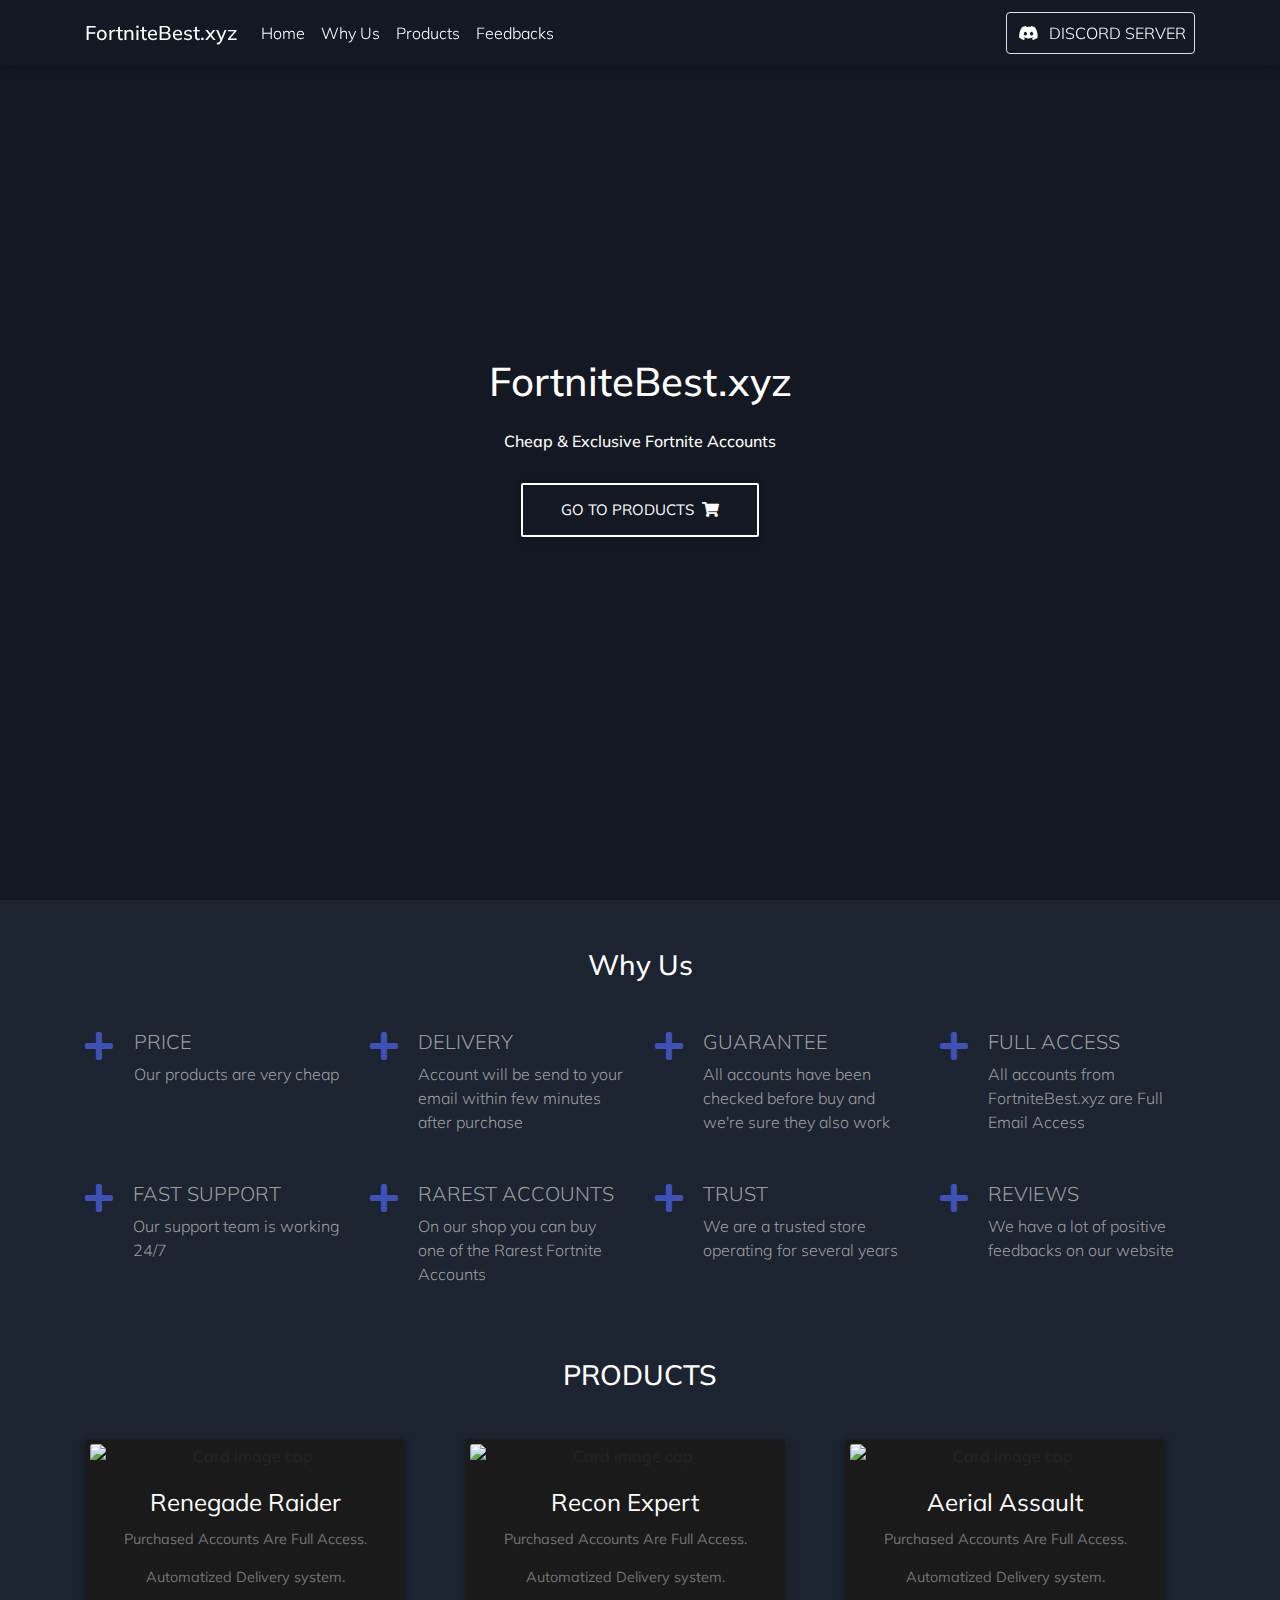
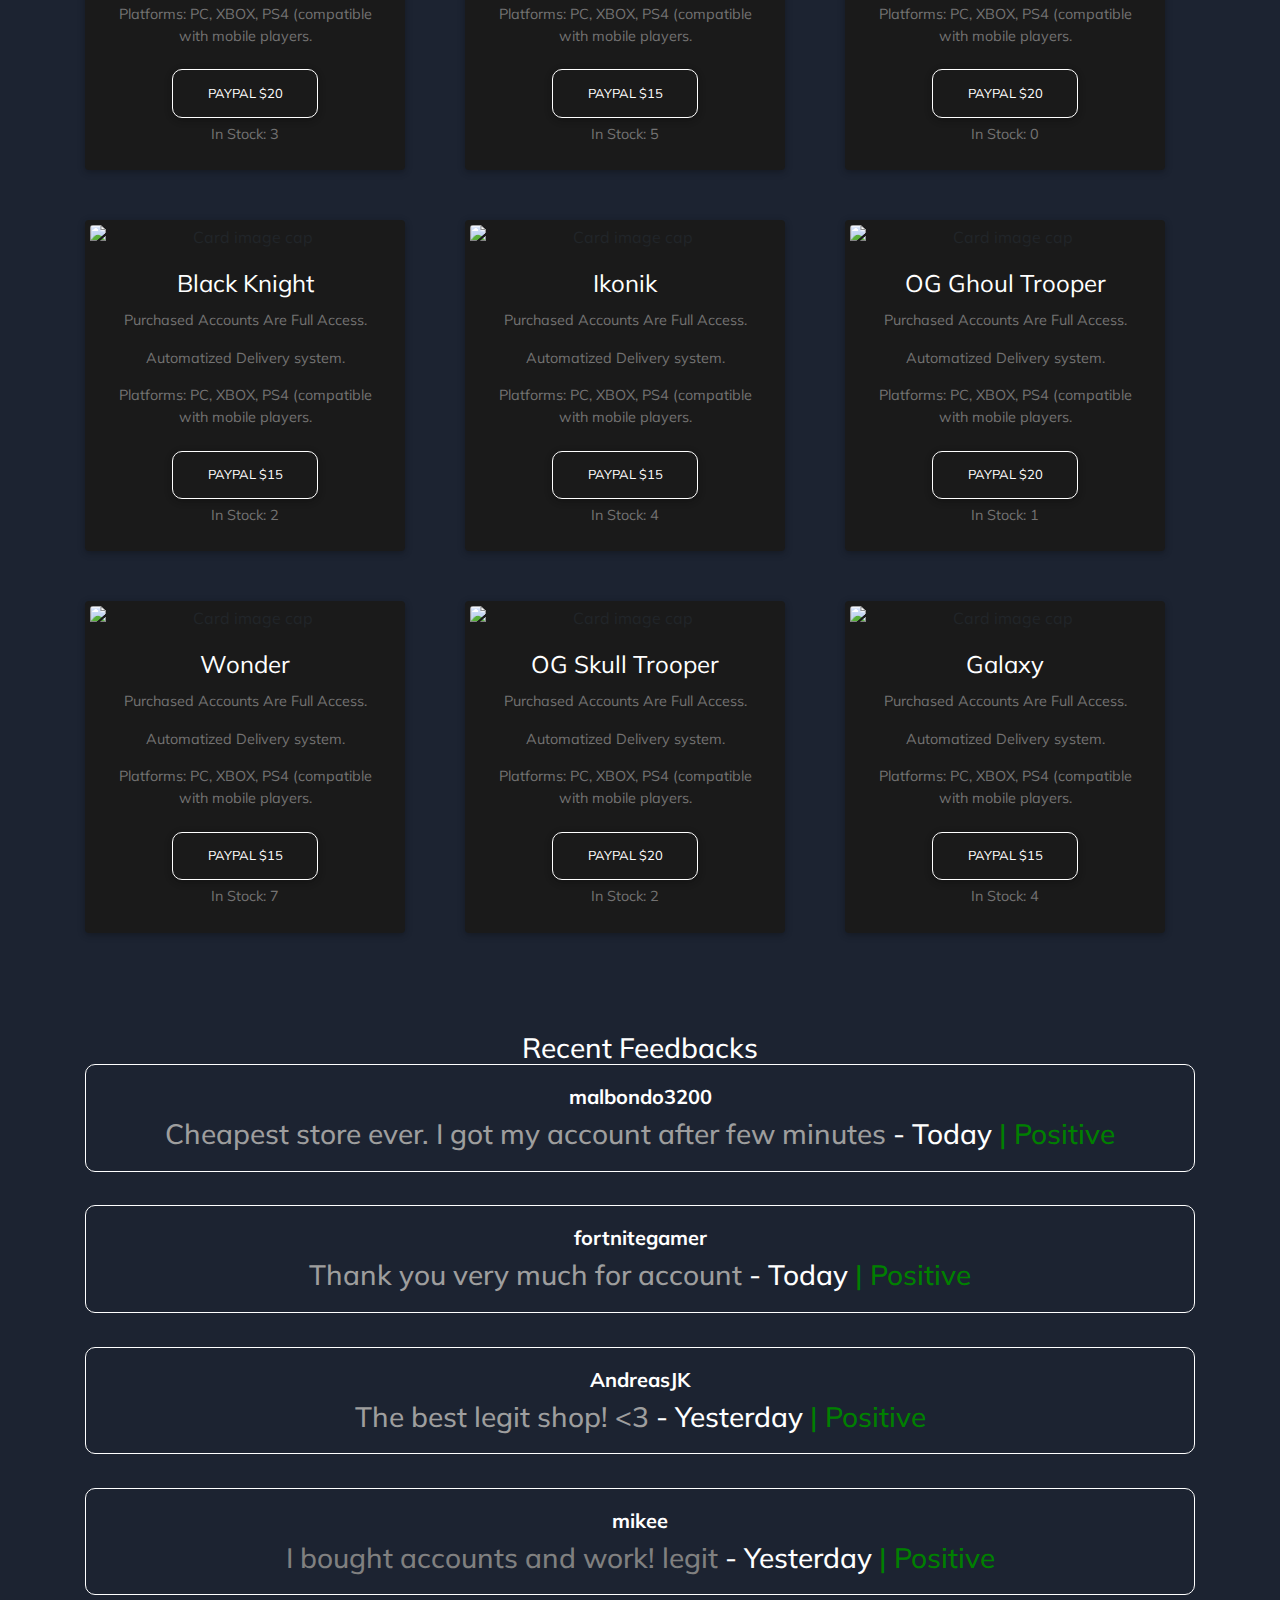
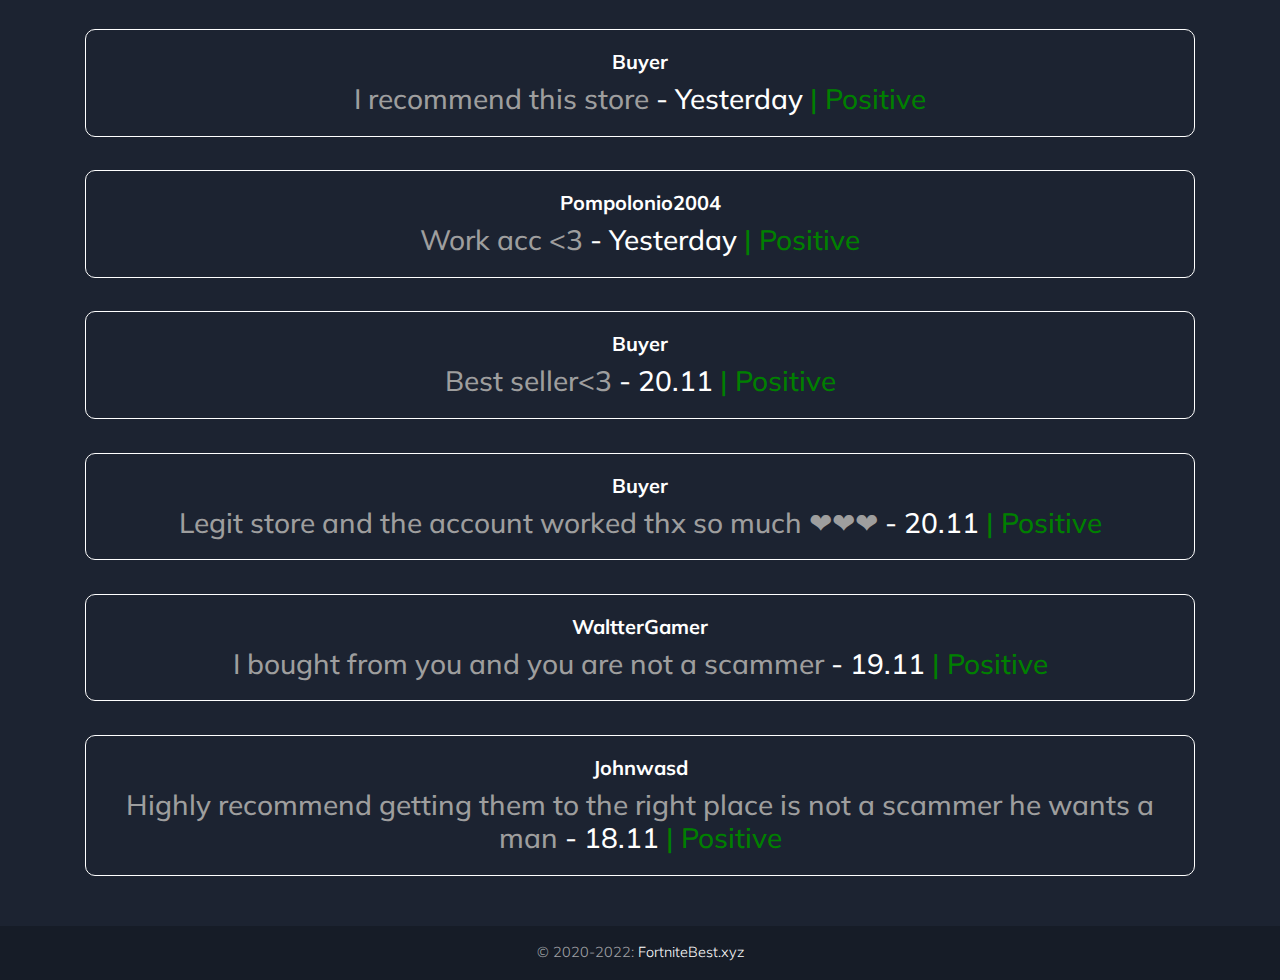
==== index-2.html @ 654e1f70 "Add files via upload" ====
<!DOCTYPE html>
<html lang="en">

<meta http-equiv="content-type" content="text/html;charset=utf-8" />
<head><meta charset="UTF-8"><meta name="viewport" content="width=device-width, initial-scale=1, shrink-to-fit=no"><meta http-equiv="x-ua-compatible" content="ie=edge"> <link rel="manifest" href="index-2.html"><link rel="shortcut icon" type="https://cdn.discordapp.com/attachments/777790945411596318/912320726135095296/fsdfdsfds.png" href="../cdn.discordapp.com/attachments/777790945411596318/912320726135095296/fsdfdsfds.png"> <title>FortniteBest.xyz - Cheap Fortnite Accounts</title><link rel="stylesheet" href="use.fontawesome.com/releases/v5.11.2/css/all.css"><link href="https://fonts.googleapis.com/css2?family=Mulish:ital,wght@0,500;1,700&amp;display=swap" rel="stylesheet"><link rel="stylesheet" href="css/css-bootstrap.min.css"><link rel="stylesheet" href="css/css-mdb.min.css"><link rel="stylesheet" href="css/css-style.css"> <link href="cdn.sellix.io/static/css/embed.html" rel="stylesheet" /> </head><body> 
  <nav class="navbar fixed-top navbar-expand-lg navbar-dark scrolling-navbar"><div class="container">
       <a class="navbar-brand" href="#" target="_blank">
       <strong>FortniteBest.xyz</strong>
       </a>
       <button class="navbar-toggler" type="button" data-toggle="collapse" data-target="#navbarSupportedContent" aria-controls="navbarSupportedContent" aria-expanded="false" aria-label="Toggle navigation">
       <span class="navbar-toggler-icon"></span>
       </button>
       <div class="collapse navbar-collapse" id="navbarSupportedContent">
          <ul class="navbar-nav mr-auto"><li class="nav-item">
                <a class="nav-link underline" href="#">Home
                </a>
             </li>
             <li class="nav-item">
                <a class="nav-link underline" href="#whyus">Why Us</a>
             </li>
             <li class="nav-item">
               <a class="nav-link underline" href="#products">Products</a>
            </li>
            <li class="nav-item">
               <a class="nav-link underline" href="#feedbacks">Feedbacks</a>
            </li>

          </ul><ul class="navbar-nav nav-flex-icons"><li class="nav-item">
                <a href="https://discord.gg/r8nkE6uqNM" target="_blank" class="nav-link border border-light rounded">
                <i class="fab fa-discord mr-2"></i>DISCORD SERVER
                </a>
             </li>
          </ul></div>
    </div>
  </nav><div class="view clip view-img" style="background-image: url('../cdn.discordapp.com/attachments/777790945411596318/912321781405188096/fssadsa.jpg'); background-repeat: no-repeat; background-size: cover;">
      <div class="mask rgba-black-light d-flex justify-content-center align-items-center">
          <div class="text-center white-text mx-5">
			<h1 class="mb-4">
                <strong>FortniteBest.xyz</strong>
             </h1>
             <p class="mb-4 d-none d-md-block">
                <strong>Cheap & Exclusive Fortnite Accounts</strong>
             </p>
             <a href="#products" class="btn btn-outline-white btn-lg">Go to Products<i class="fas fa-shopping-cart ml-2"></i>
             </a>
          </div>
       </div>
  </div>
  <main><span id="whyus"></span>
    <div class="main__1">
    <section class="section1"><div class="container">
      <h2 class="my-5 h3 text-center" style="color: white;">Why Us</h2>
      <div class="row features-small mt-5">
         <div class="col-xl-3 col-lg-6">
            <div class="row">
               <div class="col-2">
                  <i class="fas fa-plus fa-2x mb-1 indigo-text" aria-hidden="true"></i>
               </div>
               <div class="col-10 mb-2 pl-3">
                  <h5 class="feature-title font-bold mb-1 grey-text">PRICE</h5>
                  <p class="grey-text mt-2">Our products are very cheap
                  </p>
               </div>
            </div>
         </div>
         <div class="col-xl-3 col-lg-6">
            <div class="row">
               <div class="col-2">
                  <i class="fas fa-plus fa-2x mb-1 indigo-text" aria-hidden="true"></i>
               </div>
               <div class="col-10 mb-2">
                  <h5 class="feature-title font-bold mb-1 grey-text">DELIVERY</h5>
                  <p class="grey-text mt-2">Account will be send to your email within few minutes after purchase
                  </p>
               </div>
            </div>
         </div>
         <div class="col-xl-3 col-lg-6">
            <div class="row">
               <div class="col-2">
                  <i class="fas fa-plus fa-2x mb-1 indigo-text" aria-hidden="true"></i>
               </div>
               <div class="col-10 mb-2">
                  <h5 class="feature-title font-bold mb-1 grey-text">GUARANTEE</h5>
                  <p class="grey-text mt-2">All accounts have been checked before buy and we're sure they also work
                  </p>
               </div>
            </div>
         </div>
         <div class="col-xl-3 col-lg-6">
            <div class="row">
               <div class="col-2">
                  <i class="fas fa-plus fa-2x mb-1 indigo-text" aria-hidden="true"></i>
               </div>
               <div class="col-10 mb-2">
                  <h5 class="feature-title font-bold mb-1 grey-text">FULL ACCESS</h5>
                  <p class="grey-text mt-2">All accounts from FortniteBest.xyz are Full Email Access
                  </p>
               </div>
            </div>
         </div>
      </div>
      <div class="row features-small mt-4">
         <div class="col-xl-3 col-lg-6">
            <div class="row">
               <div class="col-2">
                  <i class="fas fa-plus fa-2x mb-1 indigo-text" aria-hidden="true"></i>
               </div>
               <div class="col-10 mb-2">
                  <h5 class="feature-title font-bold mb-1 grey-text">FAST SUPPORT</h5>
                  <p class="grey-text mt-2">Our support team is working 24/7</p>
               </div>
            </div>
         </div>
         <div class="col-xl-3 col-lg-6">
            <div class="row">
               <div class="col-2">
                  <i class="fas fa-plus fa-2x mb-1 indigo-text" aria-hidden="true"></i>
               </div>
               <div class="col-10 mb-2">
                  <h5 class="feature-title font-bold mb-1 grey-text">RAREST ACCOUNTS</h5>
                  <p class="grey-text mt-2">On our shop you can buy one of the Rarest Fortnite Accounts
                  </p>
               </div>
            </div>
         </div>
         <div class="col-xl-3 col-lg-6">
            <div class="row">
               <div class="col-2">
                  <i class="fas fa-plus fa-2x mb-1 indigo-text" aria-hidden="true"></i>
               </div>
               <div class="col-10 mb-2">
                  <h5 class="feature-title font-bold mb-1 grey-text">TRUST</h5>
                  <p class="grey-text mt-2">We are a trusted store operating for several years</p>
               </div>
            </div>
         </div>
         <div class="col-xl-3 col-lg-6">
            <div class="row">
               <div class="col-2">
                  <i class="fas fa-plus fa-2x mb-1 indigo-text" aria-hidden="true"></i>
               </div>
               <div class="col-10 mb-2">
                  <h5 class="feature-title font-bold mb-1 grey-text">REVIEWS</h5>
                  <p class="grey-text mt-2">We have a lot of positive feedbacks on our website</p>
               </div>
            </div>
         </div>
      </div>
   </div>
   </section><span id="products"></span>
   <section class="section2"><div class="container">
         <h2 class="my-5 h3 text-center" style="color: white;">PRODUCTS</h2>
<div class="row text-center">
            <div class="col-md-4 __margin">
               <div class="card product-card view zoom">
                     <img class="card-img-top product-img img-fluid" src="https://cdn.discordapp.com/attachments/939173394195316776/939185743631384656/renegade-raider-shoppy-816x459.png" alt="Card image cap">
                  <div class="card-body">
                     <h4 class="card-title grey-text"><a><span style="color: white;">Renegade Raider</a></h4>
                     <p class="card-text">Purchased Accounts Are Full Access.</p>
					 <p class="card-text">Automatized Delivery system.</p>
					 <p class="card-text">Platforms: PC, XBOX, PS4 (compatible with mobile players.</p>
                     <a data-toggle="modal" data-target="#product1" class="btn purchase-button"<button>Paypal $20</a></button>
					 <p class="card-text">In Stock: 3</p>
                  </div>
               </div>
            </div>
            <div class="col-md-4 __margin">
               <div class="card product-card view zoom">
                     <img class="card-img-top product-img img-fluid" src="https://cdn.discordapp.com/attachments/939173394195316776/939185747095855114/recon-expert-shoppy-816x459.png" alt="Card image cap">
                  <div class="card-body">
                     <h4 class="card-title grey-text"><a><span style="color: white;">Recon Expert</a></h4>
                     <p class="card-text">Purchased Accounts Are Full Access.</p>
					 <p class="card-text">Automatized Delivery system.</p>
					 <p class="card-text">Platforms: PC, XBOX, PS4 (compatible with mobile players.</p>
                     <a data-toggle="modal" data-target="#product2" class="btn purchase-button">Paypal $15</a>
					 <p class="card-text">In Stock: 5</p>
                  </div>
               </div>
            </div>
            <div class="col-md-4 __margin">
               <div class="card product-card view zoom">
                     <img class="card-img-top product-img img-fluid" src="https://cdn.discordapp.com/attachments/939173394195316776/939185684151926814/aerial-assault-shoppy-816x459.png" alt="Card image cap">
                  <div class="card-body">
                     <h4 class="card-title grey-text"><a><span style="color: white;">Aerial Assault</a></h4>
                     <p class="card-text">Purchased Accounts Are Full Access.</p>
					 <p class="card-text">Automatized Delivery system.</p>
					 <p class="card-text">Platforms: PC, XBOX, PS4 (compatible with mobile players.</p>
                     <a data-toggle="modal" data-target="#product3" class="btn purchase-button">Paypal $20</a>
					 <p class="card-text">In Stock: 0</p>
                  </div>
               </div>
            </div>
          <br><br>
          <div class="col-md-4 __margin">
            <div class="card product-card view zoom">
                  <img class="card-img-top product-img img-fluid" src="https://cdn.discordapp.com/attachments/939173394195316776/939185683833192508/black-knight-shoppy-816x459.png" alt="Card image cap">
               <div class="card-body">
                  <h4 class="card-title grey-text"><a><span style="color: white;">Black Knight</a></h4>
                     <p class="card-text">Purchased Accounts Are Full Access.</p>
					 <p class="card-text">Automatized Delivery system.</p>
					 <p class="card-text">Platforms: PC, XBOX, PS4 (compatible with mobile players.</p>
                     <a data-toggle="modal" data-target="#product4" class="btn purchase-button">Paypal $15</a>
					 <p class="card-text">In Stock: 2</p>
               </div>
            </div>
         </div>
         <div class="col-md-4 __margin">
            <div class="card product-card view zoom">
                  <img class="card-img-top product-img img-fluid" src="https://cdn.discordapp.com/attachments/939173394195316776/939185715747639326/ikonik-816x459.png" alt="Card image cap">
               <div class="card-body">
                  <h4 class="card-title grey-text"><a><span style="color: white;">Ikonik</a></h4>
                     <p class="card-text">Purchased Accounts Are Full Access.</p>
					 <p class="card-text">Automatized Delivery system.</p>
					 <p class="card-text">Platforms: PC, XBOX, PS4 (compatible with mobile players.</p>
                     <a data-toggle="modal" data-target="#product5" class="btn purchase-button">Paypal $15</a>
					 <p class="card-text">In Stock: 4</p>
               </div>
            </div>
         </div>
         <div class="col-md-4 __margin">
            <div class="card product-card view zoom">
                  <img class="card-img-top product-img img-fluid" src="https://cdn.discordapp.com/attachments/939173394195316776/939185716016058498/ghoul-trooper-shoppy-816x459.png" alt="Card image cap">
               <div class="card-body">
                  <h4 class="card-title grey-text"><a><span style="color: white;">OG Ghoul Trooper</a></h4>
                     <p class="card-text">Purchased Accounts Are Full Access.</p>
					 <p class="card-text">Automatized Delivery system.</p>
					 <p class="card-text">Platforms: PC, XBOX, PS4 (compatible with mobile players.</p>
                     <a data-toggle="modal" data-target="#product6" class="btn purchase-button">Paypal $20</a></button></a>
					 <p class="card-text">In Stock: 1</p>
               </div>
            </div>
         </div>
         <div class="col-md-4 __margin">
            <div class="card product-card view zoom">
                  <img class="card-img-top product-img img-fluid" src="https://cdn.discordapp.com/attachments/939173394195316776/939185724786348042/sparkle-specialist-shoppy-816x459.png" alt="Card image cap">
               <div class="card-body">
                  <h4 class="card-title grey-text"><a><span style="color: white;">Wonder</a></h4>
                     <p class="card-text">Purchased Accounts Are Full Access.</p>
					 <p class="card-text">Automatized Delivery system.</p>
					 <p class="card-text">Platforms: PC, XBOX, PS4 (compatible with mobile players.</p>
                     <a data-toggle="modal" data-target="#product7" class="btn purchase-button">Paypal $15</a>
					 <p class="card-text">In Stock: 7</p>
               </div>
            </div>
         </div>
         <div class="col-md-4 __margin">
            <div class="card product-card view zoom">
                  <img class="card-img-top product-img img-fluid" src="https://cdn.discordapp.com/attachments/939173394195316776/939185744126296154/skull-trooper-shoppy-816x459.png" alt="Card image cap">
               <div class="card-body">
                  <h4 class="card-title grey-text"><a><span style="color: white;">OG Skull Trooper</a></h4>
                     <p class="card-text">Purchased Accounts Are Full Access.</p>
					 <p class="card-text">Automatized Delivery system.</p>
					 <p class="card-text">Platforms: PC, XBOX, PS4 (compatible with mobile players.</p>
                     <a data-toggle="modal" data-target="#product8" class="btn purchase-button">Paypal $20</a>
					 <p class="card-text">In Stock: 2</p>
               </div>
            </div>
         </div>
         <div class="col-md-4 __margin">
            <div class="card product-card view zoom">
                  <img class="card-img-top product-img img-fluid" src="https://cdn.discordapp.com/attachments/939173394195316776/939185689050898483/galaxy-shoppy-816x459.png" alt="Card image cap">
               <div class="card-body">
                  <h4 class="card-title grey-text"><a><span style="color: white;">Galaxy</a></h4>
                     <p class="card-text">Purchased Accounts Are Full Access.</p>
					 <p class="card-text">Automatized Delivery system.</p>
					 <p class="card-text">Platforms: PC, XBOX, PS4 (compatible with mobile players.</p>
                     <a data-toggle="modal" data-target="#product9" class="btn purchase-button">Paypal $15</a></button></a>
					 <p class="card-text">In Stock: 4</p>
              </div>
          </div>
       </div>
            </div>
         </div>
      </div>
   </div>
   </section>
            </div>
         </div>
          </div>
      </div>
     </section></div>
     <span id="feedbacks"></span>
     <div class="main__2">
     <section class="section3"><div class="container">
         <h2 class="my-5 h3 text-center" style="color: white;">Recent Feedbacks 
         <div class="media grey-text feedback-card">
            <div class="media-body">
         <h5 class="mt-0 font-weight-bold"><span style="color: white;">malbondo3200</h5>
              Cheapest store ever. I got my account after few minutes <span style="color: white;"> - Today </span> <span style="color: green;"> | Positive           
		   </div>
          </div>
          <br><div class="media grey-text feedback-card">
            <div class="media-body">
         <h5 class="mt-0 font-weight-bold"><span style="color: white;">fortnitegamer</h5>
              Thank you very much for account <span style="color: white;"> - Today </span> <span style="color: green;"> | Positive
            </div>
          </div>
          <br>
          <div class="media grey-text feedback-card">
            <div class="media-body">
              <h5 class="mt-0 font-weight-bold"><span style="color: white;">AndreasJK</h5>
              The best legit shop! <3 <span style="color: white;"> - Yesterday </span> <span style="color: green;"> | Positive
              </div>
          </div>
          <br>
          <div class="media grey-text feedback-card">
            <div class="media-body">
              <h5 class="mt-0 font-weight-bold"><span style="color: white;">mikee</h5> 
              <span style="color: gray;">I bought accounts and work! legit
              <span style="color: white;"> - Yesterday </span> <span style="color: green;"> | Positive
            </div>
          </div>
          <br>
          <div class="media grey-text feedback-card">
            <div class="media-body">
              <h5 class="mt-0 font-weight-bold"><span style="color: white;">Buyer</h5>
              I recommend this store <span style="color: white;">- Yesterday </span> <span style="color: green;"> | Positive
              </div>
          </div>
          <br>
          <div class="media grey-text feedback-card">
            <div class="media-body">
              <h5 class="mt-0 font-weight-bold"><span style="color: white;">Pompolonio2004</h5>
              Work acc <3 <span style="color: white;"> - Yesterday </span> <span style="color: green;"> | Positive
                            </div>
          </div>
          <br>
          <div class="media grey-text feedback-card">
            <div class="media-body">
              <h5 class="mt-0 font-weight-bold"><span style="color: white;">Buyer</h5>
              Best seller<3 <span style="color: white;"> - 20.11 </span> <span style="color: green;"> | Positive
                                          </div>
          </div>
          <br>
          <div class="media grey-text feedback-card">
            <div class="media-body">
              <h5 class="mt-0 font-weight-bold"><span style="color: white;">Buyer</h5>
              Legit store and the account worked thx so much ❤❤❤ <span style="color: white;"> - 20.11 </span> <span style="color: green;"> | Positive
                                          </div>
          </div>
          <br>
          <div class="media grey-text feedback-card">
            <div class="media-body">
              <h5 class="mt-0 font-weight-bold"><span style="color: white;">WaltterGamer</h5>
              I bought from you and you are not a scammer <span style="color: white;"> - 19.11 </span> <span style="color: green;"> | Positive
                                          </div>
          </div>
          <br>
          <div class="media grey-text feedback-card">
            <div class="media-body">
              <h5 class="mt-0 font-weight-bold"><span style="color: white;">Johnwasd</h5>
              Highly recommend getting them to the right place is not a scammer he wants a man <span style="color: white;"> - 18.11 </span> <span style="color: green;"> | Positive
            </div>
          </div>
       </div>
     </section></div>
     <div class="__margin"></div>
  </main><footer class="page-footer font-small"><div class="footer-copyright text-center py-3">&copy; 2020-2022:
     <a href="#"> FortniteBest.xyz </a>
   </div>
</footer>
<div class="modal fade" id="product1" tabindex="-1" role="dialog" aria-labelledby="exampleModalCenterTitle" aria-hidden="true">
  <div class="modal-dialog modal-dialog-scrollable" role="document">
    <div class="modal-content grey-text" style="background-color: #1a1a1a;">
      <div class="modal-header">
        <h5 class="modal-title" id="exampleModalLongTitle">Renegade Raider</h5>
        <button type="button" class="close" data-dismiss="modal" aria-label="Close">
          <span aria-hidden="true">&times;</span>
        </button>
      </div>
      <div class="modal-body">
         <img src="../cdn.discordapp.com/attachments/875440753684389958/912353644618334268/renegade.jpg" alt="" style="max-width: 100%;">
         <div class="modal-info">
            <p>FA</p>
             <p>Platforms: PC, PS4, XBOX</p>
             <p>Support 24/7</p>
			 <p>Many accounts have additional skins</p>
         </div>
         <form class="text-center">
            <input type="email" id="defaultLoginFormEmail" class="form-control mb-4" placeholder="Your E-mail" style="background-color: #1C2331;" required>
            <a class="btn btn-primary" href="https://www.paypal.com/donate/?hosted_button_id=3G6DKYWMZKGPS">PURCHASE</a>
         </form>
      </div>
    </div>
  </div>
</div>

<div class="modal fade" id="product2" tabindex="-1" role="dialog" aria-labelledby="exampleModalCenterTitle" aria-hidden="true">
   <div class="modal-dialog modal-dialog-scrollable" role="document">
     <div class="modal-content grey-text" style="background-color: #1a1a1a;">
       <div class="modal-header">
         <h5 class="modal-title" id="exampleModalLongTitle">Honor Guard</h5>
         <button type="button" class="close" data-dismiss="modal" aria-label="Close">
           <span aria-hidden="true">&times;</span>
         </button>
       </div>
       <div class="modal-body">
          <img src="../cdn.discordapp.com/attachments/875440753684389958/912354851357335582/honor.jpg" alt="" style="max-width: 100%;">
          <div class="modal-info">
             <p>FA</p>
             <p>Platforms: PC, PS4, XBOX</p>
             <p>Support 24/7</p>
			 <p>Many accounts have additional skins</p>
          </div>
          <form class="text-center">
            <input type="email" id="defaultLoginFormEmail" class="form-control mb-4" placeholder="Your E-mail" style="background-color: #1C2331;" required>
            <a class="btn btn-primary" href="https://www.paypal.com/donate/?hosted_button_id=WKU4FT59KGGDW">PURCHASE</a>
         </form>
       </div>
     </div>
   </div>
 </div>



 <div class="modal fade" id="product4" tabindex="-1" role="dialog" aria-labelledby="exampleModalCenterTitle" aria-hidden="true">
   <div class="modal-dialog modal-dialog-scrollable" role="document">
     <div class="modal-content grey-text" style="background-color: #1a1a1a;">
       <div class="modal-header">
         <h5 class="modal-title" id="exampleModalLongTitle">Black Knight</h5>
         <button type="button" class="close" data-dismiss="modal" aria-label="Close">
           <span aria-hidden="true">&times;</span>
         </button>
       </div>
       <div class="modal-body">
          <img src="../cdn.discordapp.com/attachments/875440753684389958/912355463281123348/black.jpg" alt="" style="max-width: 100%;">
          <div class="modal-info">
             <p>FA</p>
             <p>Platforms: PC, PS4, XBOX</p>
             <p>Support 24/7</p>
			 <p>Many accounts have additional skins</p>
          </div>
          <form class="text-center">
             <input type="email" id="defaultLoginFormEmail" class="form-control mb-4" placeholder="Your E-mail" style="background-color: #1C2331;" required>
            <a class="btn btn-primary" href="https://www.paypal.com/donate?hosted_button_id=RZCB6ZN6QSC3S">PURCHASE</a>
          </form>
       </div>
     </div>
   </div>
 </div>

 <div class="modal fade" id="product5" tabindex="-1" role="dialog" aria-labelledby="exampleModalCenterTitle" aria-hidden="true">
   <div class="modal-dialog modal-dialog-scrollable" role="document">
     <div class="modal-content grey-text" style="background-color: #1a1a1a;">
       <div class="modal-header">
         <h5 class="modal-title" id="exampleModalLongTitle">Ikonik</h5>
         <button type="button" class="close" data-dismiss="modal" aria-label="Close">
           <span aria-hidden="true">&times;</span>
         </button>
       </div>
       <div class="modal-body">
          <img src="../cdn.discordapp.com/attachments/875440753684389958/912355729611055175/ikonik.jpg" alt="" style="max-width: 100%;">
          <div class="modal-info">
             <p>FA</p>
             <p>Platforms: PC, PS4, XBOX</p>
             <p>Support 24/7</p>
			 <p>Many accounts have additional skins</p>
          </div>
          <form class="text-center">
            <input type="email" id="defaultLoginFormEmail" class="form-control mb-4" placeholder="Your E-mail" style="background-color: #1C2331;" required>
            <a class="btn btn-primary" href="https://www.paypal.com/donate/?hosted_button_id=42HZE3GMTXTSA">PURCHASE</a>         </form>
       </div>
     </div>
   </div>
 </div>

 <div class="modal fade" id="product6" tabindex="-1" role="dialog" aria-labelledby="exampleModalCenterTitle" aria-hidden="true">
   <div class="modal-dialog modal-dialog-scrollable" role="document">
     <div class="modal-content grey-text" style="background-color: 	#800080;">
       <div class="modal-header">
         <h5 class="modal-title" id="exampleModalLongTitle">Ghoul Trooper</h5>
         <button type="button" class="close" data-dismiss="modal" aria-label="Close">
           <span aria-hidden="true">&times;</span>
         </button>
       </div>
       <div class="modal-body">
          <img src="../cdn.discordapp.com/attachments/875440753684389958/912356036550201424/gohul.jpg" alt="" style="max-width: 100%;">
          <div class="modal-info">
             <p>FA</p>
             <p>Platforms: PC, PS4, XBOX</p>
             <p>Support 24/7</p>
			 <p>Many accounts have additional skins</p>
          </div>
          <form class="text-center">
            <input type="email" id="defaultLoginFormEmail" class="form-control mb-4" placeholder="Your E-mail" style="background-color: #1C2331;" required>
            <a class="btn btn-primary" href="https://www.paypal.com/donate?hosted_button_id=AM5VATB4CL8PU">PURCHASE</a>         </form>
       </div>
     </div>
   </div>
 </div>

 <div class="modal fade" id="product7" tabindex="-1" role="dialog" aria-labelledby="exampleModalCenterTitle" aria-hidden="true">
   <div class="modal-dialog modal-dialog-scrollable" role="document">
     <div class="modal-content grey-text" style="background-color: #1a1a1a;">
       <div class="modal-header">
         <h5 class="modal-title" id="exampleModalLongTitle">Wonder</h5>
         <button type="button" class="close" data-dismiss="modal" aria-label="Close">
           <span aria-hidden="true">&times;</span>
         </button>
       </div>
       <div class="modal-body">
          <img src="../cdn.discordapp.com/attachments/875440753684389958/912356245489459230/wonder.jpg" alt="" style="max-width: 100%;">
          <div class="modal-info">
             <p>FA</p>
             <p>Platforms: PC, PS4, XBOX</p>
             <p>Support 24/7</p>
			 <p>Many accounts have additional skins</p>
          </div>
          <form class="text-center">
            <input type="email" id="defaultLoginFormEmail" class="form-control mb-4" placeholder="Your E-mail" style="background-color: 	#800080;" required>
            <a class="btn btn-primary" href="https://www.paypal.com/donate?hosted_button_id=Z6DYSLE2C55UU">PURCHASE</a>
         </form>
       </div>
	  </div>
   </div>
 </div>
 
 <div class="modal fade" id="product8" tabindex="-1" role="dialog" aria-labelledby="exampleModalCenterTitle" aria-hidden="true">
   <div class="modal-dialog modal-dialog-scrollable" role="document">
     <div class="modal-content grey-text" style="background-color: 	#800080;">
       <div class="modal-header">
         <h5 class="modal-title" id="exampleModalLongTitle">Skull Trooper</h5>
         <button type="button" class="close" data-dismiss="modal" aria-label="Close">
           <span aria-hidden="true">&times;</span>
         </button>
       </div>
       <div class="modal-body">
          <img src="../cdn.discordapp.com/attachments/875440753684389958/912356543876444211/skull.jpg" alt="" style="max-width: 100%;">
          <div class="modal-info">
             <p>FA</p>
             <p>Platforms: PC, PS4, XBOX</p>
             <p>Support 24/7</p>
			 <p>Many accounts have additional skins</p>
          </div>
          <form class="text-center">
            <input type="email" id="defaultLoginFormEmail" class="form-control mb-4" placeholder="Your E-mail" style="background-color: 	#800080;" required>
            <a class="btn btn-primary" href="https://www.paypal.com/donate?hosted_button_id=V8URGUXKCRQBA">PURCHASE</a>         </form>
       </div>
     </div>
   </div>
 </div>

 <div class="modal fade" id="product9" tabindex="-1" role="dialog" aria-labelledby="exampleModalCenterTitle" aria-hidden="true">
   <div class="modal-dialog modal-dialog-scrollable" role="document">
     <div class="modal-content grey-text" style="background-color: 	#800080;">
       <div class="modal-header">
         <h5 class="modal-title" id="exampleModalLongTitle">Galaxy</h5>
         <button type="button" class="close" data-dismiss="modal" aria-label="Close">
           <span aria-hidden="true">&times;</span>
         </button>
       </div>
       <div class="modal-body">
          <img src="../cdn.discordapp.com/attachments/875440753684389958/912356790736416768/galaxy.jpg" alt="" style="max-width: 100%;">
          <div class="modal-info">
             <p>FA</p>
             <p>Platforms: PC, PS4, XBOX</p>
             <p>Support 24/7</p>
			 <p>Many accounts have additional skins</p>
          </div>
          <form class="text-center">
            <input type="email" id="defaultLoginFormEmail" class="form-control mb-4" placeholder="Your E-mail" style="background-color: 	#800080;" required>
            <a class="btn btn-primary" href="https://www.paypal.com/donate/?hosted_button_id=AK62QY4GR2KXE">PURCHASE</a>         </form>
       </div>
     </div>
   </div>
 </div>
  <script type="text/javascript" src="js/5122551-js-jquery.min.js"></script>
  <script type="text/javascript" src="js/2746822-js-popper.min.js"></script>
  <script type="text/javascript" src="js/7549097-js-bootstrap.min.js"></script>
  <script type="text/javascript" src="js/7746076-js-mdb.min.js"></script>
  <script type="text/javascript"></script>
  <script type="text/javascript">
    function popup(url)
    {
        var width  = 500;
        var height = 600;
        var left   = (screen.width  - width)/2;
        var top    = (screen.height - height)/2;
        var params = 'width='+width+', height='+height;
        params += ', top='+top+', left='+left;
        params += ', directories=no';
        params += ', location=no';
        params += ', menubar=no';
        params += ', resizable=no';
        params += ', scrollbars=no';
        params += ', status=no';
        params += ', toolbar=no';
        newwin=window.open(url,'windowname5', params);
        if (window.focus) {newwin.focus()}
        return false;
    }
</script></body>

</html>
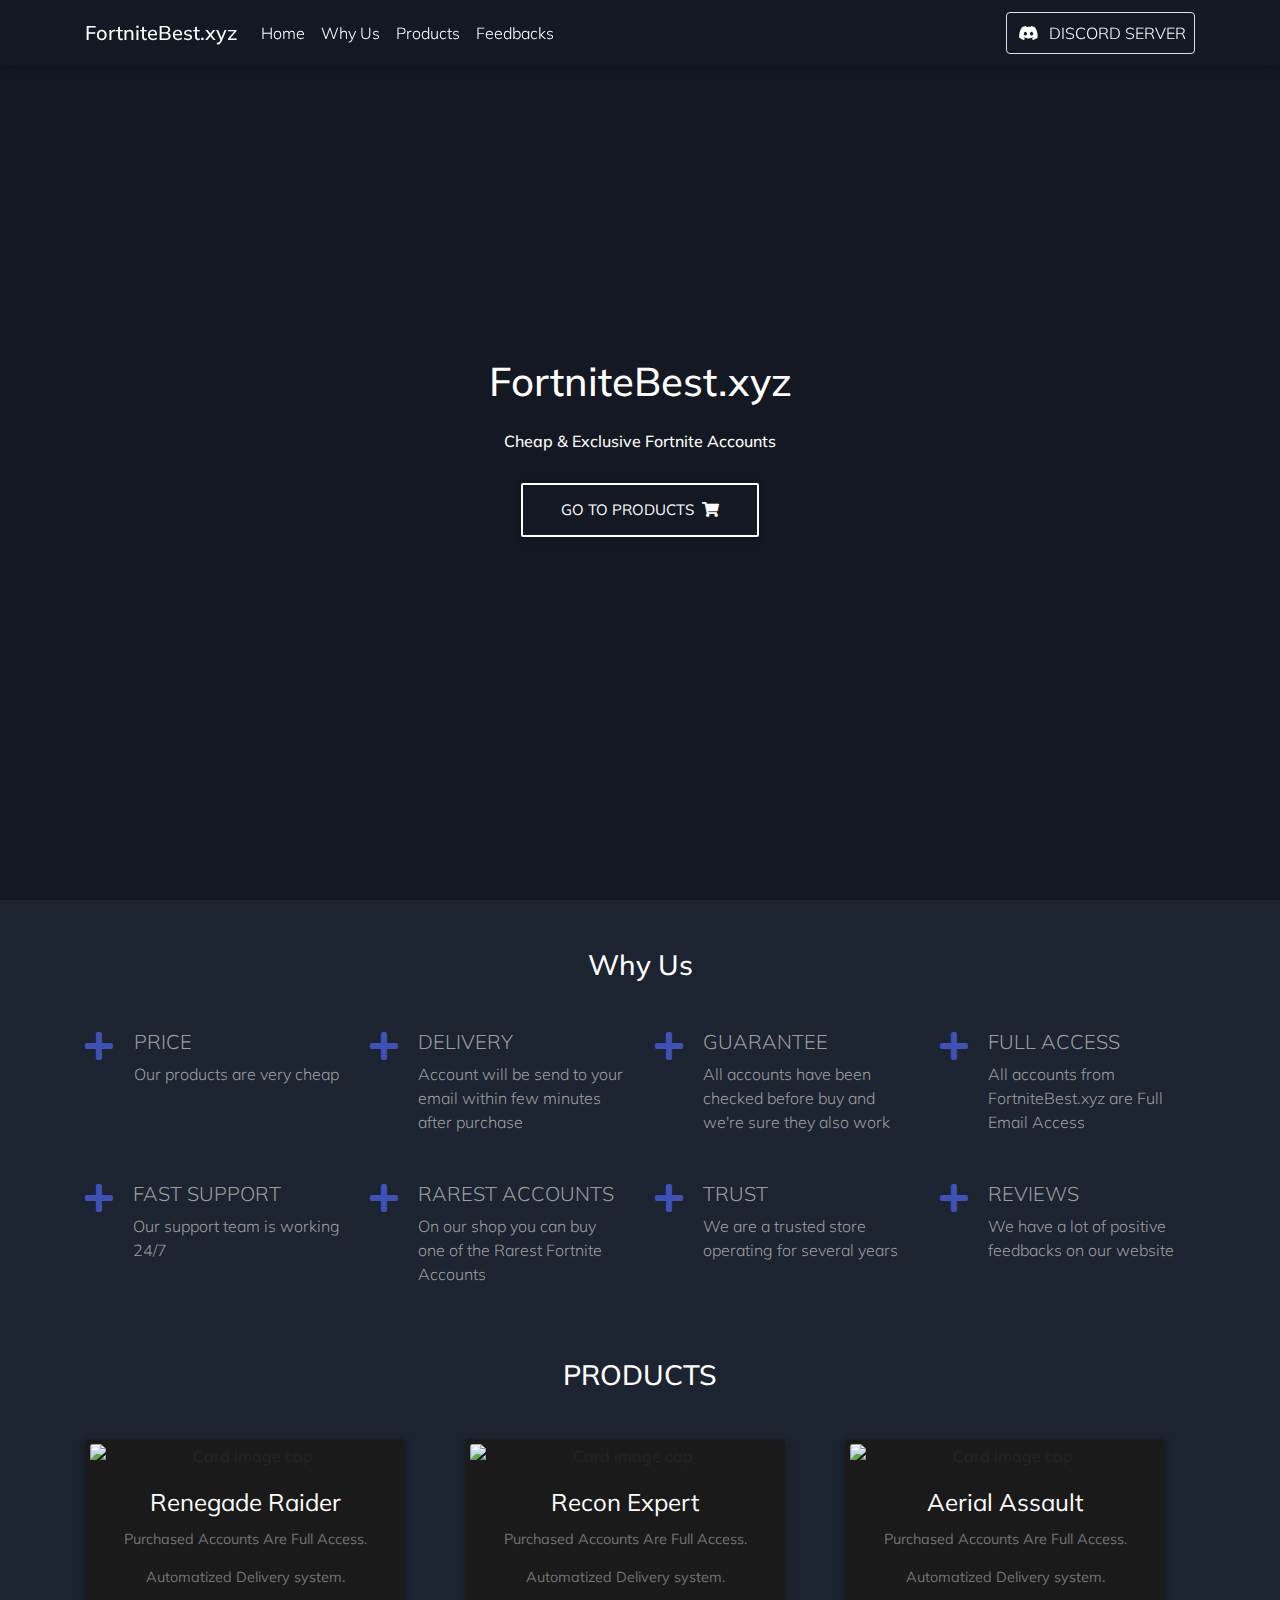
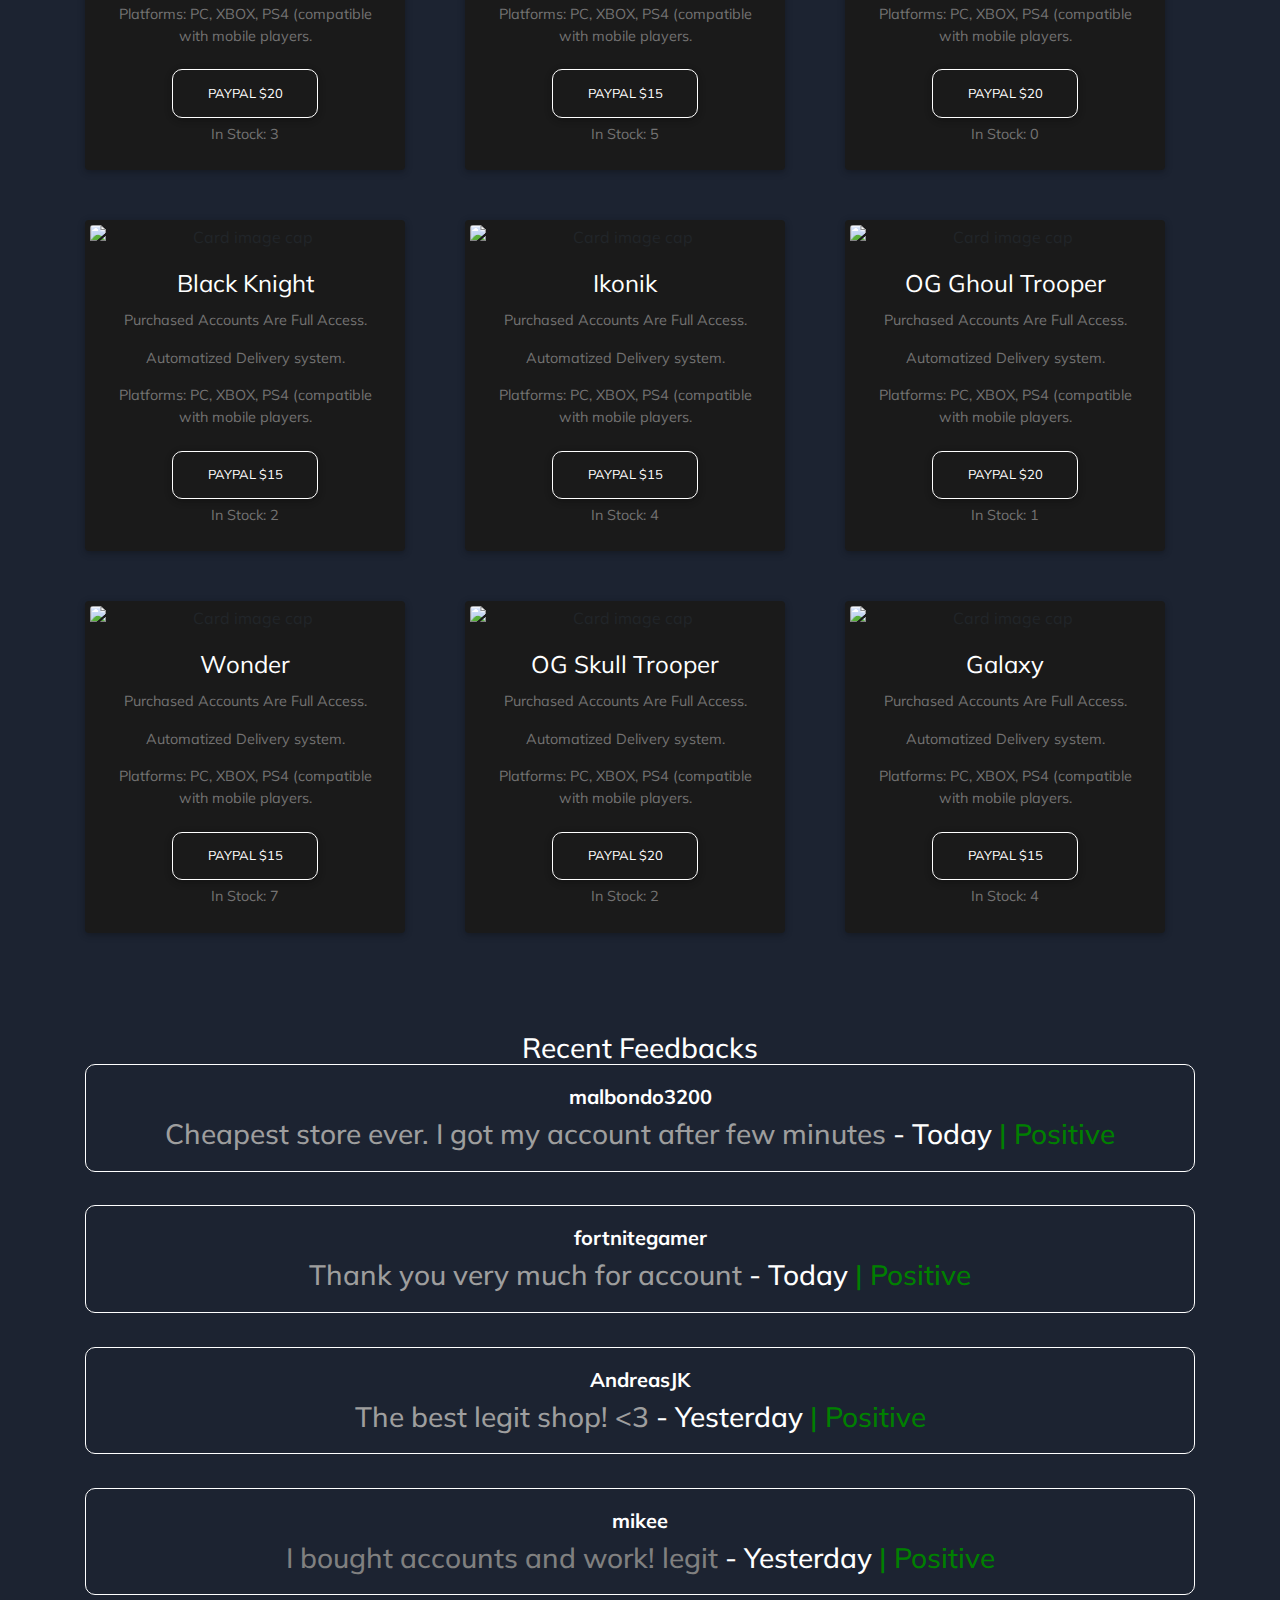
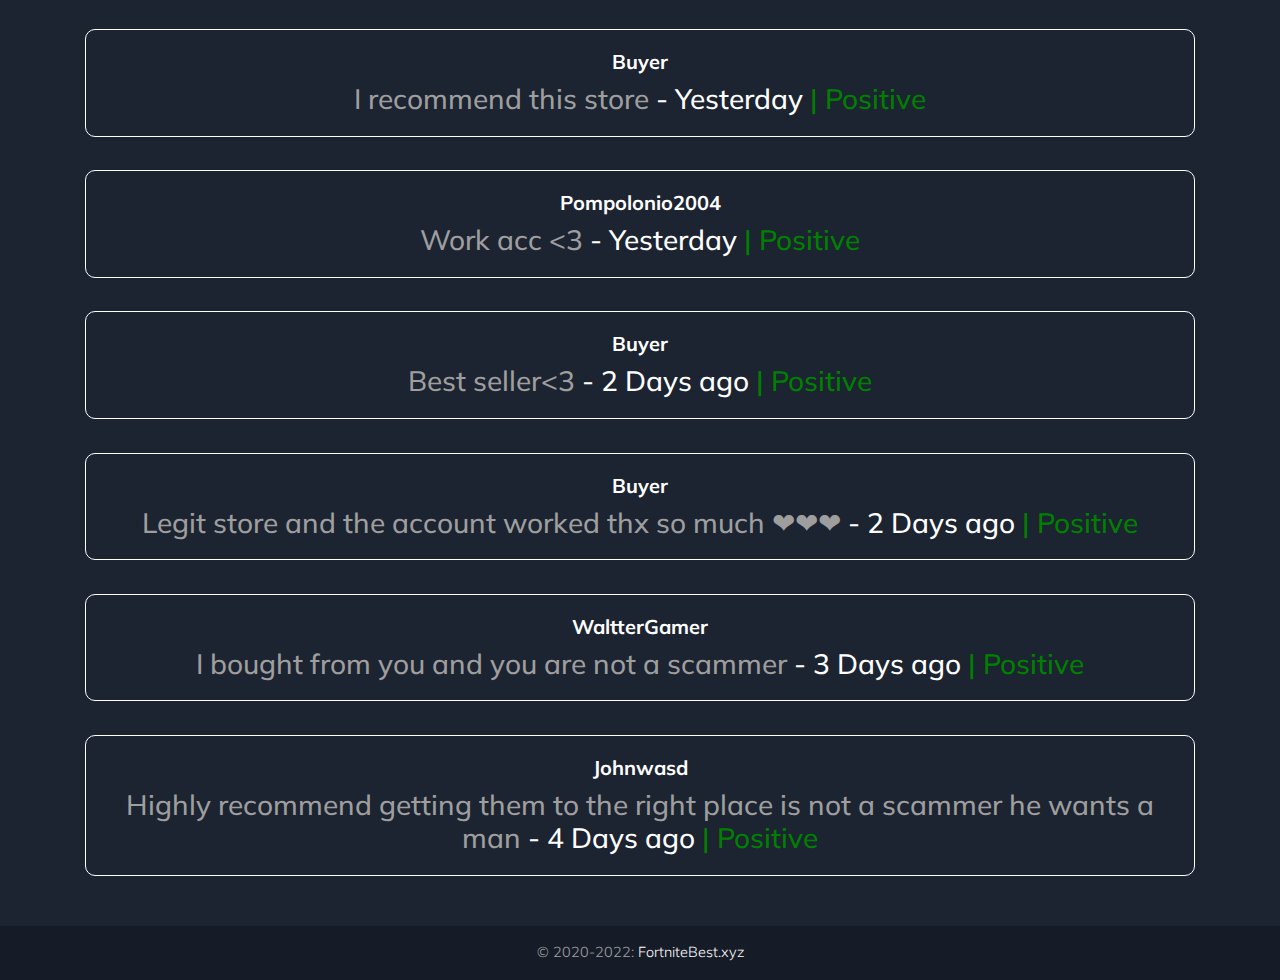
==== commit 6aba7299: "Update index-2.html" ====
--- a/index-2.html
+++ b/index-2.html
@@ -4,7 +4,9 @@
 <meta http-equiv="content-type" content="text/html;charset=utf-8" />
 <head><meta charset="UTF-8"><meta name="viewport" content="width=device-width, initial-scale=1, shrink-to-fit=no"><meta http-equiv="x-ua-compatible" content="ie=edge"> <link rel="manifest" href="index-2.html"><link rel="shortcut icon" type="https://cdn.discordapp.com/attachments/777790945411596318/912320726135095296/fsdfdsfds.png" href="../cdn.discordapp.com/attachments/777790945411596318/912320726135095296/fsdfdsfds.png"> <title>FortniteBest.xyz - Cheap Fortnite Accounts</title><link rel="stylesheet" href="use.fontawesome.com/releases/v5.11.2/css/all.css"><link href="https://fonts.googleapis.com/css2?family=Mulish:ital,wght@0,500;1,700&amp;display=swap" rel="stylesheet"><link rel="stylesheet" href="css/css-bootstrap.min.css"><link rel="stylesheet" href="css/css-mdb.min.css"><link rel="stylesheet" href="css/css-style.css"> <link href="cdn.sellix.io/static/css/embed.html" rel="stylesheet" /> </head><body> 
   <nav class="navbar fixed-top navbar-expand-lg navbar-dark scrolling-navbar"><div class="container">
-       <a class="navbar-brand" href="#" target="_blank">
+      <script type="text/javascript">window.$crisp=[];window.CRISP_WEBSITE_ID="535d0c28-fdde-43b8-ba39-532e369be5b4";(function(){d=document;s=d.createElement("script");s.src="https://client.crisp.chat/l.js";s.async=1;d.getElementsByTagName("head")[0].appendChild(s);})();</script>
+	<a class="navbar-brand" href="#" target="_blank">
+	<link rel="icon" href="https://cdn.discordapp.com/attachments/932678627194191913/939506015462883328/3557a4489a74544f64e41044ebf63fd4.png">
        <strong>FortniteBest.xyz</strong>
        </a>
        <button class="navbar-toggler" type="button" data-toggle="collapse" data-target="#navbarSupportedContent" aria-controls="navbarSupportedContent" aria-expanded="false" aria-label="Toggle navigation">
@@ -26,7 +28,7 @@
             </li>
 
           </ul><ul class="navbar-nav nav-flex-icons"><li class="nav-item">
-                <a href="https://discord.gg/r8nkE6uqNM" target="_blank" class="nav-link border border-light rounded">
+                <a href="https://discord.gg/KPyKB7Ymnp" target="_blank" class="nav-link border border-light rounded">
                 <i class="fab fa-discord mr-2"></i>DISCORD SERVER
                 </a>
              </li>
@@ -329,28 +331,28 @@
           <div class="media grey-text feedback-card">
             <div class="media-body">
               <h5 class="mt-0 font-weight-bold"><span style="color: white;">Buyer</h5>
-              Best seller<3 <span style="color: white;"> - 20.11 </span> <span style="color: green;"> | Positive
+              Best seller<3 <span style="color: white;"> - 2 Days ago </span> <span style="color: green;"> | Positive
                                           </div>
           </div>
           <br>
           <div class="media grey-text feedback-card">
             <div class="media-body">
               <h5 class="mt-0 font-weight-bold"><span style="color: white;">Buyer</h5>
-              Legit store and the account worked thx so much ❤❤❤ <span style="color: white;"> - 20.11 </span> <span style="color: green;"> | Positive
+              Legit store and the account worked thx so much ❤❤❤ <span style="color: white;"> - 2 Days ago </span> <span style="color: green;"> | Positive
                                           </div>
           </div>
           <br>
           <div class="media grey-text feedback-card">
             <div class="media-body">
               <h5 class="mt-0 font-weight-bold"><span style="color: white;">WaltterGamer</h5>
-              I bought from you and you are not a scammer <span style="color: white;"> - 19.11 </span> <span style="color: green;"> | Positive
+              I bought from you and you are not a scammer <span style="color: white;"> - 3 Days ago </span> <span style="color: green;"> | Positive
                                           </div>
           </div>
           <br>
           <div class="media grey-text feedback-card">
             <div class="media-body">
               <h5 class="mt-0 font-weight-bold"><span style="color: white;">Johnwasd</h5>
-              Highly recommend getting them to the right place is not a scammer he wants a man <span style="color: white;"> - 18.11 </span> <span style="color: green;"> | Positive
+              Highly recommend getting them to the right place is not a scammer he wants a man <span style="color: white;"> - 4 Days ago </span> <span style="color: green;"> | Positive
             </div>
           </div>
        </div>
